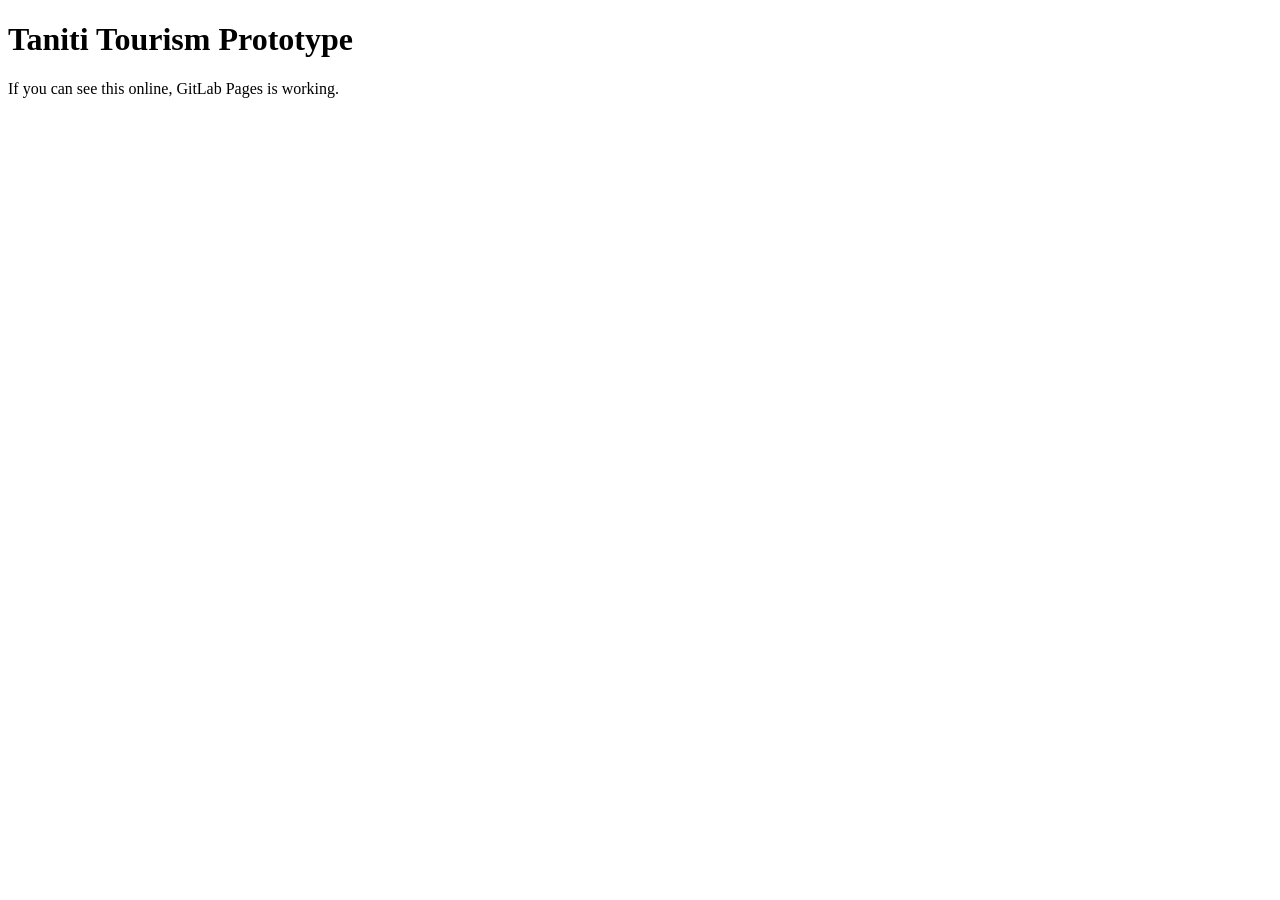
==== public/index.html @ dc9b3d53 "feat: Initial project setup with GitLab Pages configuration" ====
<!doctype html>
<html lang="en">
<head>
  <meta charset="utf-8">
  <meta name="viewport" content="width=device-width, initial-scale=1">
  <title>Taniti UX Design Prototype</title>
</head>
<body>
  <h1>Taniti Tourism Prototype</h1>
  <p>If you can see this online, GitLab Pages is working.</p>
</body>
</html>
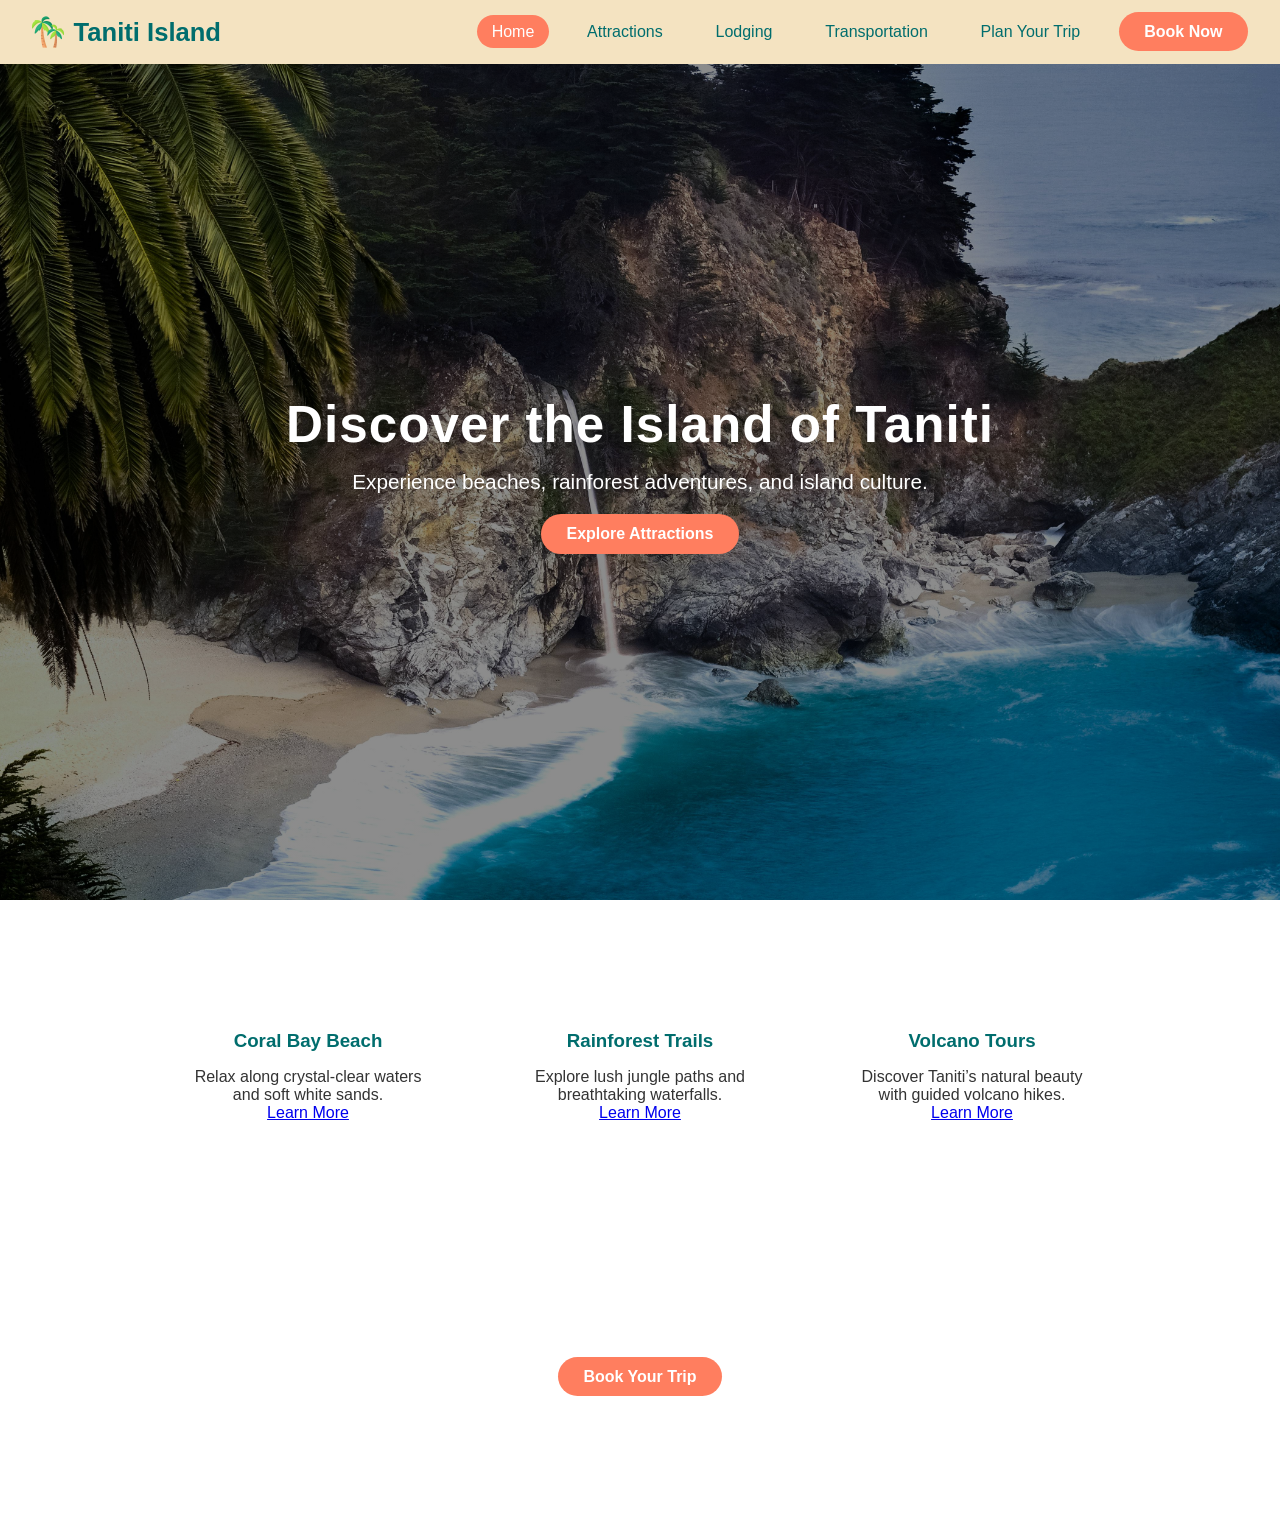
==== commit 2a967ddc: "feat: implement homepage structure, themed styling, and responsive navigation" ====
--- a/public/index.html
+++ b/public/index.html
@@ -1,12 +1,79 @@
-<!doctype html>
+<!DOCTYPE html>
 <html lang="en">
-<head>
-  <meta charset="utf-8">
-  <meta name="viewport" content="width=device-width, initial-scale=1">
-  <title>Taniti UX Design Prototype</title>
-</head>
-<body>
-  <h1>Taniti Tourism Prototype</h1>
-  <p>If you can see this online, GitLab Pages is working.</p>
-</body>
+  <head>
+    <meta charset="UTF-8" />
+    <meta name="viewport" content="width=device-width, initial-scale=1.0" />
+    <title>Taniti Tourism</title>
+
+    <link rel="icon" type="image/png" href="favicon.png" />
+    <link rel="stylesheet" href="css/styles.css" />
+  </head>
+
+  <body>
+    <!-- Sticky site navigation -->
+    <header>
+      <div class="logo">
+        <img src="favicon.png" alt="Taniti logo" />
+        <span>Taniti Island</span>
+      </div>
+
+      <nav aria-label="Primary">
+        <ul>
+          <li><a class="active" href="index.html">Home</a></li>
+          <li><a href="attractions.html">Attractions</a></li>
+          <li><a href="lodging.html">Lodging</a></li>
+          <li><a href="transportation.html">Transportation</a></li>
+          <li><a href="plan.html">Plan Your Trip</a></li>
+          <li><a class="btn-primary" href="book.html">Book Now</a></li>
+        </ul>
+      </nav>
+    </header>
+
+    <main>
+      <!-- Hero message + primary CTA -->
+      <section class="hero">
+        <div class="hero-content">
+          <h1>Discover the Island of Taniti</h1>
+          <p>Experience beaches, rainforest adventures, and island culture.</p>
+          <a class="btn-primary large" href="attractions.html">Explore Attractions</a>
+        </div>
+      </section>
+
+      <!-- Featured highlights -->
+      <section class="highlights" aria-labelledby="highlights-title">
+        <h2 id="highlights-title">Island Highlights</h2>
+
+        <div class="card-container">
+          <article class="card">
+            <h3>Coral Bay Beach</h3>
+            <p>Relax along crystal-clear waters and soft white sands.</p>
+            <a class="btn-secondary" href="attractions.html">Learn More</a>
+          </article>
+
+          <article class="card">
+            <h3>Rainforest Trails</h3>
+            <p>Explore lush jungle paths and breathtaking waterfalls.</p>
+            <a class="btn-secondary" href="attractions.html">Learn More</a>
+          </article>
+
+          <article class="card">
+            <h3>Volcano Tours</h3>
+            <p>Discover Taniti’s natural beauty with guided volcano hikes.</p>
+            <a class="btn-secondary" href="attractions.html">Learn More</a>
+          </article>
+        </div>
+      </section>
+
+      <!-- Conversion CTA -->
+      <section class="cta">
+        <h2>Ready to Visit Taniti?</h2>
+        <p>Book your island experience today.</p>
+        <a class="btn-primary large" href="book.html">Book Your Trip</a>
+      </section>
+    </main>
+
+    <footer>
+      <p>&copy; 2026 Taniti Tourism Board</p>
+    </footer>
+  </body>
 </html>
--- a/public/css/styles.css
+++ b/public/css/styles.css
@@ -0,0 +1,236 @@
+/* =========================
+   Base reset + theme tokens
+   ========================= */
+* {
+    margin: 0;
+    padding: 0;
+    box-sizing: border-box;
+    font-family: "Segoe UI", sans-serif;
+}
+
+:root {
+    --ocean: #008C8C;
+    --deep-ocean: #006D6D;
+    --sand: #F4E3C1;
+    --palm: #2E7D32;
+    --sunset: #FF7E5F;
+    --white: #ffffff;
+    --dark: #333333;
+}
+
+/* Page background (fixed island image + overlay for readability) */
+body {
+    background:
+        linear-gradient(rgba(0, 0, 0, 0.45), rgba(0, 0, 0, 0.45)),
+        url("../images/taniti-background.jpg");
+    background-size: cover;
+    background-position: center;
+    background-repeat: no-repeat;
+    background-attachment: fixed;
+
+    color: var(--dark);
+}
+
+/* =========================
+   Header + navigation
+   ========================= */
+header {
+    position: sticky;
+    top: 0;
+    z-index: 1000;
+
+    background: var(--sand);
+    padding: 1rem 2rem;
+
+    display: flex;
+    justify-content: space-between;
+    align-items: center;
+}
+
+/* Brand */
+.logo {
+    display: flex;
+    align-items: center;
+    gap: 0.6rem;
+
+    font-size: 1.6rem;
+    font-weight: bold;
+    color: var(--deep-ocean);
+}
+
+.logo img {
+    width: 32px;
+    height: 32px;
+}
+
+/* Nav links */
+nav ul {
+    list-style: none;
+    display: flex;
+    align-items: center;
+    gap: 1.5rem;
+}
+
+nav a {
+    text-decoration: none;
+    color: var(--deep-ocean);
+    font-weight: 500;
+
+    padding: 0.5rem 0.9rem;
+    border-radius: 25px;
+
+    transition: all 0.3s ease;
+}
+
+nav a:hover {
+    background-color: var(--ocean);
+    color: var(--white);
+}
+
+nav a.active {
+    background-color: var(--sunset);
+    color: var(--white);
+}
+
+/* =========================
+   Sections
+   ========================= */
+
+/* Hero */
+.hero {
+    height: 90vh;
+    padding: 2rem;
+
+    display: flex;
+    align-items: center;
+    justify-content: center;
+
+    text-align: center;
+    color: var(--white);
+}
+
+.hero h1 {
+    font-size: 3.2rem;
+    letter-spacing: 1px;
+    margin-bottom: 1rem;
+}
+
+.hero p {
+    font-size: 1.3rem;
+    margin-bottom: 2rem;
+}
+
+/* Highlights */
+.highlights {
+    padding: 4rem 2rem;
+    text-align: center;
+    background: transparent;
+}
+
+.highlights h2 {
+    color: var(--white);
+    margin-bottom: 2rem;
+}
+
+.card-container {
+    display: flex;
+    justify-content: center;
+    flex-wrap: wrap;
+    gap: 2rem;
+}
+
+.card {
+    width: 300px;
+    padding: 2rem;
+
+    background: rgba(255, 255, 255, 0.85);
+    border-radius: 12px;
+
+    transition: transform 0.3s ease;
+}
+
+.card:hover {
+    transform: translateY(-8px);
+}
+
+.card h3 {
+    color: var(--deep-ocean);
+    margin-bottom: 1rem;
+}
+
+.card p {
+    color: var(--dark);
+}
+
+/* CTA */
+.cta {
+    padding: 4rem 2rem;
+    text-align: center;
+    color: var(--white);
+}
+
+.cta h2 {
+    margin-bottom: 1rem;
+}
+
+.cta p {
+    margin-bottom: 1.5rem;
+}
+
+/* =========================
+   Buttons
+   ========================= */
+.btn-primary {
+    background: var(--sunset);
+    color: var(--white);
+
+    padding: 0.7rem 1.6rem;
+    border-radius: 30px;
+
+    text-decoration: none;
+    font-weight: 600;
+
+    transition: background 0.3s ease;
+}
+
+.btn-primary:hover {
+    background: #e86445;
+}
+
+/* =========================
+   Footer
+   ========================= */
+footer {
+    text-align: center;
+    color: var(--white);
+
+    padding: 1.5rem;
+    font-size: 0.9rem;
+
+    background: rgba(255, 255, 255, 0.15);
+    backdrop-filter: blur(8px);
+}
+
+/* =========================
+   Mobile layout
+   ========================= */
+@media (max-width: 768px) {
+    header {
+        flex-direction: column;
+    }
+
+    nav ul {
+        flex-direction: column;
+        gap: 1rem;
+        margin-top: 1rem;
+    }
+
+    .hero h1 {
+        font-size: 2rem;
+    }
+
+    .card-container {
+        flex-direction: column;
+        align-items: center;
+    }
+}
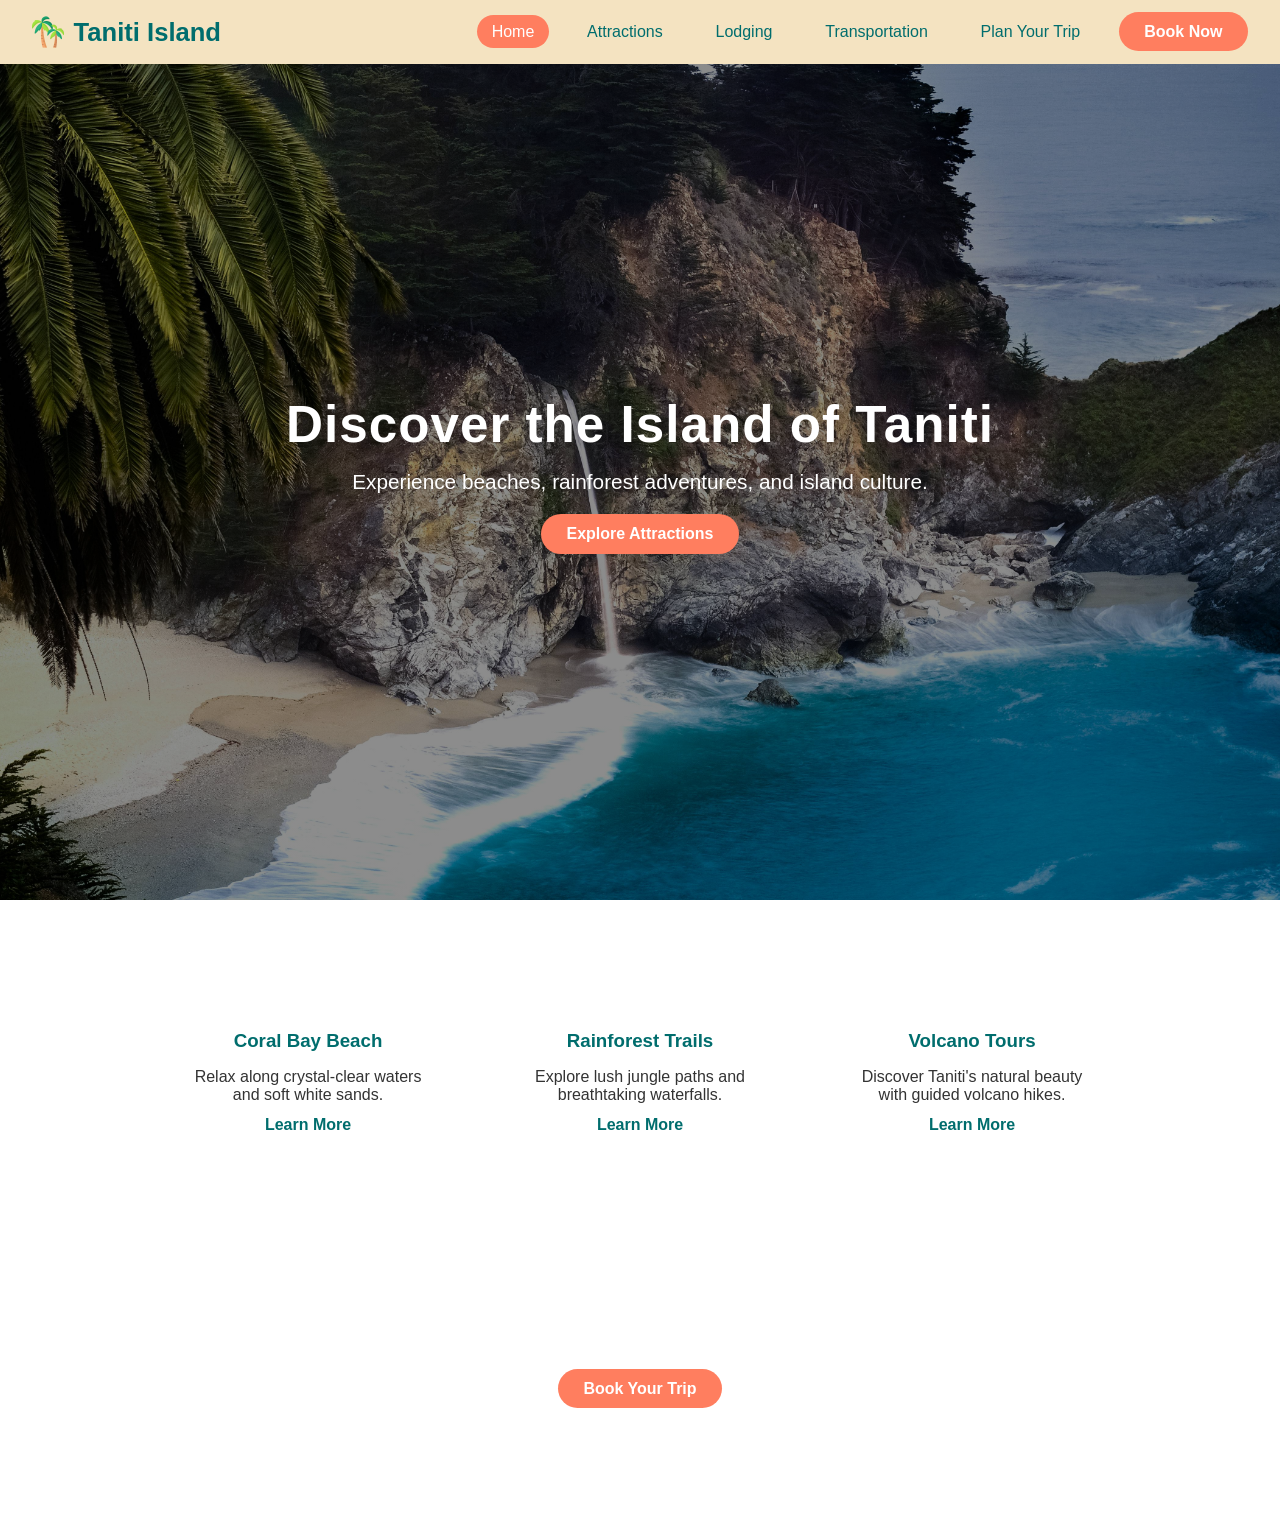
==== commit 97f49a1d: "feat: add lodging page with sections and update layout styling" ====
--- a/public/index.html
+++ b/public/index.html
@@ -1,79 +1,78 @@
-<!DOCTYPE html>
-<html lang="en">
+  <!DOCTYPE html>
+  <html lang="en">
   <head>
-    <meta charset="UTF-8" />
-    <meta name="viewport" content="width=device-width, initial-scale=1.0" />
-    <title>Taniti Tourism</title>
+      <meta charset="UTF-8">
+      <title>Taniti Tourism</title>
+      <meta name="viewport" content="width=device-width, initial-scale=1.0">
+      <link rel="icon" type="image/png" href="favicon.png">
+      <link rel="stylesheet" href="css/styles.css">
+  </head>
+  <body>
 
-    <link rel="icon" type="image/png" href="favicon.png" />
-    <link rel="stylesheet" href="css/styles.css" />
-  </head>
+      <!-- Sticky Header Navigation -->
+      <header>
+        <div class="logo">
+          <img src="favicon.png" alt="Taniti logo">
+          <span>Taniti Island</span>
+        </div>
 
-  <body>
-    <!-- Sticky site navigation -->
-    <header>
-      <div class="logo">
-        <img src="favicon.png" alt="Taniti logo" />
-        <span>Taniti Island</span>
-      </div>
+          <nav>
+              <ul>
+                  <li><a class="active" href="index.html">Home</a></li>
+                  <li><a href="attractions.html">Attractions</a></li>
+                  <li><a href="#">Lodging</a></li>
+                  <li><a href="#">Transportation</a></li>
+                  <li><a href="#">Plan Your Trip</a></li>
+                  <li><a class="btn-primary" href="#">Book Now</a></li>
+              </ul>
+          </nav>
+      </header>
 
-      <nav aria-label="Primary">
-        <ul>
-          <li><a class="active" href="index.html">Home</a></li>
-          <li><a href="attractions.html">Attractions</a></li>
-          <li><a href="lodging.html">Lodging</a></li>
-          <li><a href="transportation.html">Transportation</a></li>
-          <li><a href="plan.html">Plan Your Trip</a></li>
-          <li><a class="btn-primary" href="book.html">Book Now</a></li>
-        </ul>
-      </nav>
-    </header>
-
-    <main>
-      <!-- Hero message + primary CTA -->
+      <!-- Hero Section -->
       <section class="hero">
-        <div class="hero-content">
-          <h1>Discover the Island of Taniti</h1>
-          <p>Experience beaches, rainforest adventures, and island culture.</p>
-          <a class="btn-primary large" href="attractions.html">Explore Attractions</a>
-        </div>
+          <div class="hero-content">
+              <h1>Discover the Island of Taniti</h1>
+              <p>Experience beaches, rainforest adventures, and island culture.</p>
+              <a href="attractions.html" class="btn-primary large">Explore Attractions</a>
+          </div>
       </section>
 
-      <!-- Featured highlights -->
-      <section class="highlights" aria-labelledby="highlights-title">
-        <h2 id="highlights-title">Island Highlights</h2>
+      <!-- Highlights Section -->
+      <section class="highlights">
+          <h2>Island Highlights</h2>
 
-        <div class="card-container">
-          <article class="card">
-            <h3>Coral Bay Beach</h3>
-            <p>Relax along crystal-clear waters and soft white sands.</p>
-            <a class="btn-secondary" href="attractions.html">Learn More</a>
-          </article>
+          <div class="card-container">
+              <div class="card">
+                  <h3>Coral Bay Beach</h3>
+                  <p>Relax along crystal-clear waters and soft white sands.</p>
+                  <a href="attractions.html#coral-bay" class="btn-secondary">Learn More</a>
+              </div>
 
-          <article class="card">
-            <h3>Rainforest Trails</h3>
-            <p>Explore lush jungle paths and breathtaking waterfalls.</p>
-            <a class="btn-secondary" href="attractions.html">Learn More</a>
-          </article>
+              <div class="card">
+                  <h3>Rainforest Trails</h3>
+                  <p>Explore lush jungle paths and breathtaking waterfalls.</p>
+                  <a href="attractions.html#rainforest-trails" class="btn-secondary">Learn More</a>
+              </div>
 
-          <article class="card">
-            <h3>Volcano Tours</h3>
-            <p>Discover Taniti’s natural beauty with guided volcano hikes.</p>
-            <a class="btn-secondary" href="attractions.html">Learn More</a>
-          </article>
-        </div>
+              <div class="card">
+                  <h3>Volcano Tours</h3>
+                  <p>Discover Taniti's natural beauty with guided volcano hikes.</p>
+                  <a href="attractions.html#volcano-tours" class="btn-secondary">Learn More</a>
+              </div>
+          </div>
       </section>
 
-      <!-- Conversion CTA -->
+      <!-- Call to Action Section -->
       <section class="cta">
-        <h2>Ready to Visit Taniti?</h2>
-        <p>Book your island experience today.</p>
-        <a class="btn-primary large" href="book.html">Book Your Trip</a>
+          <h2>Ready to Visit Taniti?</h2>
+          <p>Book your island experience today.</p>
+          <a href="#" class="btn-primary large">Book Your Trip</a>
       </section>
-    </main>
 
-    <footer>
-      <p>&copy; 2026 Taniti Tourism Board</p>
-    </footer>
+      <!-- Footer -->
+      <footer>
+          <p>&copy; 2026 Taniti Tourism Board</p>
+      </footer>
+
   </body>
-</html>+  </html>
--- a/public/css/styles.css
+++ b/public/css/styles.css
@@ -63,6 +63,15 @@
     height: 32px;
 }
 
+/* Keep logo clean when it’s a link */
+.logo a {
+    display: flex;
+    align-items: center;
+    gap: 0.6rem;
+    text-decoration: none;
+    color: inherit;
+}
+
 /* Nav links */
 nav ul {
     list-style: none;
@@ -139,18 +148,41 @@
     gap: 2rem;
 }
 
+/* Card base */
 .card {
     width: 300px;
-    padding: 2rem;
-
     background: rgba(255, 255, 255, 0.85);
     border-radius: 12px;
+    overflow: hidden;
+    padding: 2rem;
 
     transition: transform 0.3s ease;
 }
 
 .card:hover {
     transform: translateY(-8px);
+}
+
+/* Card image */
+.card img {
+    width: 100%;
+    height: 180px;
+    object-fit: cover;
+    display: block;
+    transition: transform 0.4s ease;
+    margin-bottom: 1rem;;
+}
+
+.card:hover img {
+    transform: scale(1.05);
+}
+
+/* Card content wrapper (use this when cards include images) */
+.card-content {
+    display: flex;
+    flex-direction: column;
+    gap: 1.25rem; /* space between title, text, link */
+    text-align: center;
 }
 
 .card h3 {
@@ -162,6 +194,18 @@
     color: var(--dark);
 }
 
+/* Space before primary button (used in overview cards) */
+.card .btn-primary {
+    display: inline-block;
+    margin-top: 1.5rem;
+}
+
+/* Space before secondary links (used in beach cards) */
+.card-content .btn-secondary {
+    display: inline-block;
+    margin-top: 1.2rem;
+}
+
 /* CTA */
 .cta {
     padding: 4rem 2rem;
@@ -191,12 +235,33 @@
     font-weight: 600;
 
     transition: background 0.3s ease;
+
+    margin-top: 1.5rem;
 }
 
 .btn-primary:hover {
     background: #e86445;
 }
 
+/* Secondary link style (used on homepage cards and elsewhere) */
+.btn-secondary {
+    display: inline-block;
+    margin-top: 0.75rem; /* extra breathing room */
+    text-decoration: none;
+    font-weight: 700;
+    color: var(--deep-ocean);
+}
+
+.btn-secondary:hover {
+    text-decoration: underline;
+}
+
+/* Make button links behave consistently */
+.card a.btn-primary,
+.section-copy a.btn-primary {
+    display: inline-block;
+}
+
 /* =========================
    Footer
    ========================= */
@@ -209,6 +274,120 @@
 
     background: rgba(255, 255, 255, 0.15);
     backdrop-filter: blur(8px);
+}
+
+/* ===== Page helpers ===== */
+.page {
+    padding: 2rem 0 3rem;
+}
+
+.page-hero {
+    text-align: center;
+    padding: 4rem 2rem 2rem;
+    color: var(--white);
+
+    display: flex;
+    flex-direction: column;
+    align-items: center;
+    gap: 1.5rem;
+}
+
+.page-hero h1 {
+    font-size: 2.6rem;
+    margin-bottom: 0.6rem;
+}
+
+.page-hero p {
+    font-size: 1.1rem;
+    max-width: 800px;
+    margin: 0 auto;
+    opacity: 0.95;
+}
+
+/* Sections */
+.section {
+    padding: 3rem 2rem;
+}
+
+.section h2 {
+    color: var(--white);
+    margin-bottom: 1.5rem;
+}
+
+/* Prevent sticky header covering anchor targets */
+.anchor-offset {
+    scroll-margin-top: 110px;
+}
+
+/* Section header row */
+.section-header {
+    display: flex;
+    justify-content: space-between;
+    align-items: baseline;
+    gap: 1rem;
+    margin-bottom: 1.5rem;
+}
+
+.back-to-top {
+    color: var(--white);
+    text-decoration: none;
+    opacity: 0.9;
+}
+
+.back-to-top:hover {
+    opacity: 1;
+    text-decoration: underline;
+}
+
+/* 2-column layout for media + text */
+.grid-2 {
+    display: grid;
+    grid-template-columns: 1fr 1fr;
+    gap: 2rem;
+    align-items: start;
+    margin-bottom: 2rem;
+}
+
+/* Placeholder blocks for images */
+.media-placeholder {
+    min-height: 260px;
+    border-radius: 12px;
+    background: rgba(255, 255, 255, 0.18);
+    backdrop-filter: blur(8px);
+    display: grid;
+    place-items: center;
+    color: var(--white);
+    text-align: center;
+    padding: 1rem;
+}
+
+.media {
+    border-radius: 12px;
+    overflow: hidden;
+}
+
+.media img {
+    width: 100%;
+    height: 320px;
+    object-fit: cover;
+    display: block;
+}
+
+.section-copy {
+    color: var(--white);
+}
+
+.section-copy p {
+    line-height: 1.6;
+}
+
+.bullets {
+    margin: 1rem 0 1.5rem;
+    padding-left: 1.2rem;
+}
+
+.bullets li {
+    margin-bottom: 0.4rem;
 }
 
 /* =========================
@@ -233,4 +412,8 @@
         flex-direction: column;
         align-items: center;
     }
+
+    .grid-2 {
+        grid-template-columns: 1fr;
+    }
 }
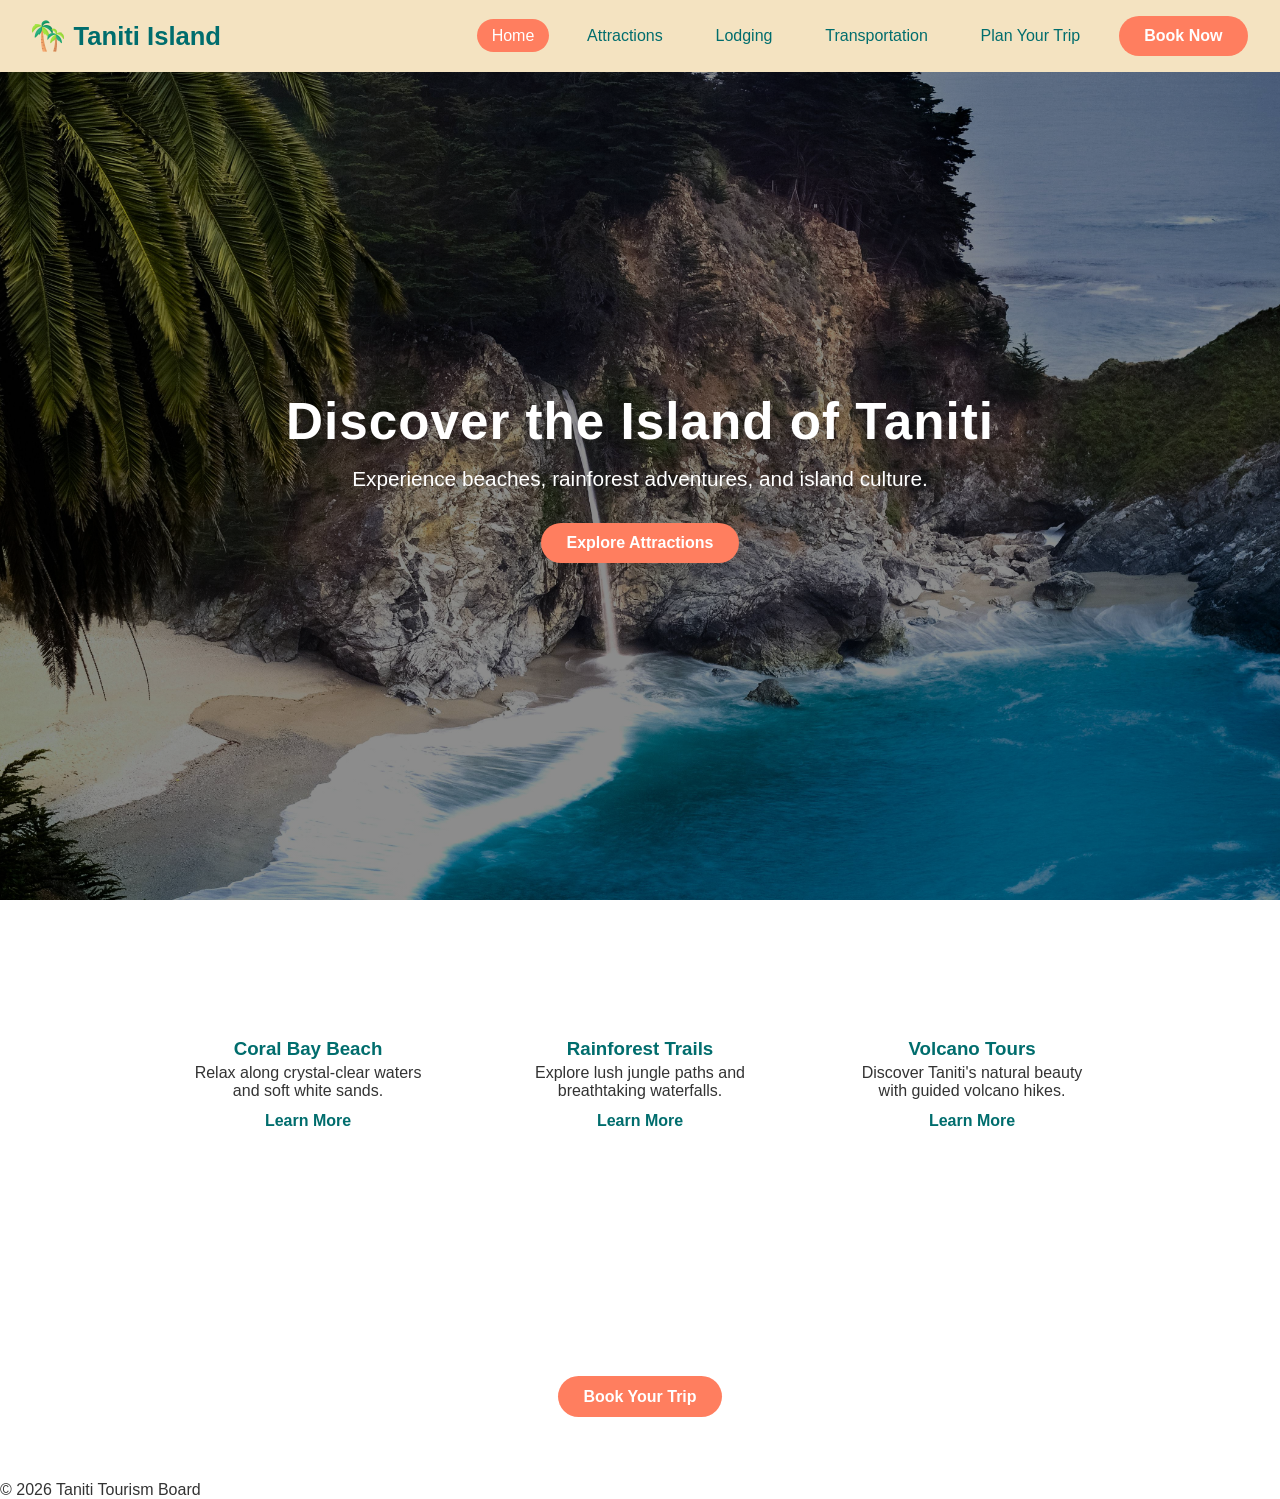
==== commit f1133d1b: "refactor: project cleanup, link fixes, layout polish, and form improvements" ====
--- a/public/index.html
+++ b/public/index.html
@@ -1,78 +1,82 @@
-  <!DOCTYPE html>
-  <html lang="en">
-  <head>
-      <meta charset="UTF-8">
-      <title>Taniti Tourism</title>
-      <meta name="viewport" content="width=device-width, initial-scale=1.0">
-      <link rel="icon" type="image/png" href="favicon.png">
-      <link rel="stylesheet" href="css/styles.css">
-  </head>
-  <body>
+<!DOCTYPE html>
+<html lang="en">
+<head>
+  <meta charset="UTF-8" />
+  <title>Taniti Tourism</title>
+  <meta name="viewport" content="width=device-width, initial-scale=1.0" />
+  <link rel="icon" type="image/png" href="favicon.png" />
+  <link rel="stylesheet" href="css/styles.css" />
+</head>
 
-      <!-- Sticky Header Navigation -->
-      <header>
-        <div class="logo">
-          <img src="favicon.png" alt="Taniti logo">
-          <span>Taniti Island</span>
-        </div>
+<body>
+  <div id="top"></div>
 
-          <nav>
-              <ul>
-                  <li><a class="active" href="index.html">Home</a></li>
-                  <li><a href="attractions.html">Attractions</a></li>
-                  <li><a href="#">Lodging</a></li>
-                  <li><a href="#">Transportation</a></li>
-                  <li><a href="#">Plan Your Trip</a></li>
-                  <li><a class="btn-primary" href="#">Book Now</a></li>
-              </ul>
-          </nav>
-      </header>
+  <!-- Global navigation -->
+  <header>
+    <div class="logo">
+      <a href="index.html">
+        <img src="favicon.png" alt="Taniti logo" />
+        <span>Taniti Island</span>
+      </a>
+    </div>
 
-      <!-- Hero Section -->
-      <section class="hero">
-          <div class="hero-content">
-              <h1>Discover the Island of Taniti</h1>
-              <p>Experience beaches, rainforest adventures, and island culture.</p>
-              <a href="attractions.html" class="btn-primary large">Explore Attractions</a>
-          </div>
-      </section>
+    <nav aria-label="Primary">
+      <ul>
+        <li><a class="active" href="index.html">Home</a></li>
+        <li><a href="attractions.html">Attractions</a></li>
+        <li><a href="lodging.html">Lodging</a></li>
+        <li><a href="transportation.html">Transportation</a></li>
+        <li><a href="plan.html">Plan Your Trip</a></li>
+        <li><a class="btn-primary" href="book.html">Book Now</a></li>
+      </ul>
+    </nav>
+  </header>
 
-      <!-- Highlights Section -->
-      <section class="highlights">
-          <h2>Island Highlights</h2>
+  <main>
+    <!-- Hero -->
+    <section class="hero">
+      <div class="hero-content">
+        <h1>Discover the Island of Taniti</h1>
+        <p>Experience beaches, rainforest adventures, and island culture.</p>
+        <a class="btn-primary large" href="attractions.html">Explore Attractions</a>
+      </div>
+    </section>
 
-          <div class="card-container">
-              <div class="card">
-                  <h3>Coral Bay Beach</h3>
-                  <p>Relax along crystal-clear waters and soft white sands.</p>
-                  <a href="attractions.html#coral-bay" class="btn-secondary">Learn More</a>
-              </div>
+    <!-- Highlights -->
+    <section class="highlights" aria-labelledby="highlights-title">
+      <h2 id="highlights-title">Island Highlights</h2>
 
-              <div class="card">
-                  <h3>Rainforest Trails</h3>
-                  <p>Explore lush jungle paths and breathtaking waterfalls.</p>
-                  <a href="attractions.html#rainforest-trails" class="btn-secondary">Learn More</a>
-              </div>
+      <div class="card-container">
+        <article class="card">
+          <h3>Coral Bay Beach</h3>
+          <p>Relax along crystal-clear waters and soft white sands.</p>
+          <a class="btn-secondary" href="attractions.html#coral-bay">Learn More</a>
+        </article>
 
-              <div class="card">
-                  <h3>Volcano Tours</h3>
-                  <p>Discover Taniti's natural beauty with guided volcano hikes.</p>
-                  <a href="attractions.html#volcano-tours" class="btn-secondary">Learn More</a>
-              </div>
-          </div>
-      </section>
+        <article class="card">
+          <h3>Rainforest Trails</h3>
+          <p>Explore lush jungle paths and breathtaking waterfalls.</p>
+          <a class="btn-secondary" href="attractions.html#rainforest-trails">Learn More</a>
+        </article>
 
-      <!-- Call to Action Section -->
-      <section class="cta">
-          <h2>Ready to Visit Taniti?</h2>
-          <p>Book your island experience today.</p>
-          <a href="#" class="btn-primary large">Book Your Trip</a>
-      </section>
+        <article class="card">
+          <h3>Volcano Tours</h3>
+          <p>Discover Taniti's natural beauty with guided volcano hikes.</p>
+          <a class="btn-secondary" href="attractions.html#volcano-tours">Learn More</a>
+        </article>
+      </div>
+    </section>
 
-      <!-- Footer -->
-      <footer>
-          <p>&copy; 2026 Taniti Tourism Board</p>
-      </footer>
+    <!-- Primary call-to-action -->
+    <section class="cta">
+      <h2>Ready to Visit Taniti?</h2>
+      <p>Book your island experience today.</p>
+      <a class="btn-primary large" href="book.html">Book Your Trip</a>
+    </section>
+  </main>
 
-  </body>
-  </html>+  <footer>
+    <p>&copy; 2026 Taniti Tourism Board</p>
+  </footer>
+</body>
+</html>
--- a/public/css/styles.css
+++ b/public/css/styles.css
@@ -1,6 +1,7 @@
 /* =========================
-   Base reset + theme tokens
-   ========================= */
+   Reset + theme tokens
+   ========================= */
+
 * {
     margin: 0;
     padding: 0;
@@ -18,7 +19,10 @@
     --dark: #333333;
 }
 
-/* Page background (fixed island image + overlay for readability) */
+/* =========================
+   Global layout + background
+   ========================= */
+
 body {
     background:
         linear-gradient(rgba(0, 0, 0, 0.45), rgba(0, 0, 0, 0.45)),
@@ -27,13 +31,13 @@
     background-position: center;
     background-repeat: no-repeat;
     background-attachment: fixed;
-
     color: var(--dark);
 }
 
 /* =========================
    Header + navigation
    ========================= */
+
 header {
     position: sticky;
     top: 0;
@@ -48,13 +52,13 @@
 }
 
 /* Brand */
+
 .logo {
     display: flex;
     align-items: center;
     gap: 0.6rem;
-
     font-size: 1.6rem;
-    font-weight: bold;
+    font-weight: 700;
     color: var(--deep-ocean);
 }
 
@@ -63,7 +67,6 @@
     height: 32px;
 }
 
-/* Keep logo clean when it’s a link */
 .logo a {
     display: flex;
     align-items: center;
@@ -72,7 +75,8 @@
     color: inherit;
 }
 
-/* Nav links */
+/* Nav */
+
 nav ul {
     list-style: none;
     display: flex;
@@ -88,7 +92,7 @@
     padding: 0.5rem 0.9rem;
     border-radius: 25px;
 
-    transition: all 0.3s ease;
+    transition: background-color 0.3s ease, color 0.3s ease;
 }
 
 nav a:hover {
@@ -101,11 +105,31 @@
     color: var(--white);
 }
 
-/* =========================
-   Sections
-   ========================= */
-
-/* Hero */
+/* Nav CTA (Book Now) */
+nav ul li:last-child a {
+    background: var(--sunset);
+    color: var(--white);
+    font-weight: 700;
+}
+
+nav ul li:last-child a:hover {
+    background: #e86445;
+}
+
+/* Keyboard focus */
+a:focus-visible,
+button:focus-visible,
+input:focus-visible,
+select:focus-visible,
+textarea:focus-visible {
+    outline: 3px solid rgba(0, 140, 140, 0.55);
+    outline-offset: 3px;
+}
+
+/* =========================
+   Home hero
+   ========================= */
+
 .hero {
     height: 90vh;
     padding: 2rem;
@@ -129,7 +153,75 @@
     margin-bottom: 2rem;
 }
 
-/* Highlights */
+/* =========================
+   Shared page structure
+   ========================= */
+
+.page {
+    padding: 2rem 0 3rem;
+}
+
+.page-hero {
+    text-align: center;
+    padding: 4rem 2rem 2rem;
+    color: var(--white);
+
+    display: flex;
+    flex-direction: column;
+    align-items: center;
+    gap: 1.5rem;
+}
+
+.page-hero h1 {
+    font-size: 2.6rem;
+    margin-bottom: 0.6rem;
+}
+
+.page-hero p {
+    font-size: 1.1rem;
+    max-width: 800px;
+    margin: 0 auto;
+    opacity: 0.95;
+}
+
+.section {
+    padding: 3rem 2rem;
+}
+
+.section h2 {
+    color: var(--white);
+    margin-bottom: 1.5rem;
+}
+
+.anchor-offset {
+    scroll-margin-top: 110px;
+}
+
+/* Section header row */
+
+.section-header {
+    display: flex;
+    justify-content: space-between;
+    align-items: baseline;
+    gap: 1rem;
+    margin-bottom: 1.5rem;
+}
+
+.back-to-top {
+    color: var(--white);
+    text-decoration: none;
+    opacity: 0.9;
+}
+
+.back-to-top:hover {
+    opacity: 1;
+    text-decoration: underline;
+}
+
+/* =========================
+   Highlights + CTA bands
+   ========================= */
+
 .highlights {
     padding: 4rem 2rem;
     text-align: center;
@@ -141,6 +233,24 @@
     margin-bottom: 2rem;
 }
 
+.cta {
+    padding: 4rem 2rem;
+    text-align: center;
+    color: var(--white);
+}
+
+.cta h2 {
+    margin-bottom: 1rem;
+}
+
+.cta p {
+    margin-bottom: 1.5rem;
+}
+
+/* =========================
+   Cards
+   ========================= */
+
 .card-container {
     display: flex;
     justify-content: center;
@@ -148,14 +258,12 @@
     gap: 2rem;
 }
 
-/* Card base */
+/* Base card */
 .card {
     width: 300px;
     background: rgba(255, 255, 255, 0.85);
     border-radius: 12px;
     overflow: hidden;
-    padding: 2rem;
-
     transition: transform 0.3s ease;
 }
 
@@ -163,67 +271,46 @@
     transform: translateY(-8px);
 }
 
-/* Card image */
+/* Cards without images (home + overview cards) */
+.card:not(:has(img)) {
+    padding: 2rem;
+}
+
+/* Card images */
 .card img {
     width: 100%;
     height: 180px;
     object-fit: cover;
     display: block;
     transition: transform 0.4s ease;
-    margin-bottom: 1rem;;
 }
 
 .card:hover img {
     transform: scale(1.05);
 }
 
-/* Card content wrapper (use this when cards include images) */
+/* Card content */
 .card-content {
+    padding: 2rem;
     display: flex;
     flex-direction: column;
-    gap: 1.25rem; /* space between title, text, link */
+    gap: 1.25rem;
     text-align: center;
 }
 
 .card h3 {
     color: var(--deep-ocean);
-    margin-bottom: 1rem;
+    margin-bottom: 0.25rem;
 }
 
 .card p {
     color: var(--dark);
 }
 
-/* Space before primary button (used in overview cards) */
-.card .btn-primary {
-    display: inline-block;
-    margin-top: 1.5rem;
-}
-
-/* Space before secondary links (used in beach cards) */
-.card-content .btn-secondary {
-    display: inline-block;
-    margin-top: 1.2rem;
-}
-
-/* CTA */
-.cta {
-    padding: 4rem 2rem;
-    text-align: center;
-    color: var(--white);
-}
-
-.cta h2 {
-    margin-bottom: 1rem;
-}
-
-.cta p {
-    margin-bottom: 1.5rem;
-}
-
-/* =========================
-   Buttons
-   ========================= */
+/* =========================
+   Buttons + links
+   ========================= */
+
 .btn-primary {
     background: var(--sunset);
     color: var(--white);
@@ -235,18 +322,16 @@
     font-weight: 600;
 
     transition: background 0.3s ease;
-
-    margin-top: 1.5rem;
+    display: inline-block;
 }
 
 .btn-primary:hover {
     background: #e86445;
 }
 
-/* Secondary link style (used on homepage cards and elsewhere) */
 .btn-secondary {
     display: inline-block;
-    margin-top: 0.75rem; /* extra breathing room */
+    margin-top: 0.75rem;
     text-decoration: none;
     font-weight: 700;
     color: var(--deep-ocean);
@@ -256,90 +341,19 @@
     text-decoration: underline;
 }
 
-/* Make button links behave consistently */
-.card a.btn-primary,
-.section-copy a.btn-primary {
-    display: inline-block;
-}
-
-/* =========================
-   Footer
-   ========================= */
-footer {
-    text-align: center;
-    color: var(--white);
-
-    padding: 1.5rem;
-    font-size: 0.9rem;
-
-    background: rgba(255, 255, 255, 0.15);
-    backdrop-filter: blur(8px);
-}
-
-/* ===== Page helpers ===== */
-.page {
-    padding: 2rem 0 3rem;
-}
-
-.page-hero {
-    text-align: center;
-    padding: 4rem 2rem 2rem;
-    color: var(--white);
-
-    display: flex;
-    flex-direction: column;
-    align-items: center;
-    gap: 1.5rem;
-}
-
-.page-hero h1 {
-    font-size: 2.6rem;
-    margin-bottom: 0.6rem;
-}
-
-.page-hero p {
-    font-size: 1.1rem;
-    max-width: 800px;
-    margin: 0 auto;
-    opacity: 0.95;
-}
-
-/* Sections */
-.section {
-    padding: 3rem 2rem;
-}
-
-.section h2 {
-    color: var(--white);
-    margin-bottom: 1.5rem;
-}
-
-/* Prevent sticky header covering anchor targets */
-.anchor-offset {
-    scroll-margin-top: 110px;
-}
-
-/* Section header row */
-.section-header {
-    display: flex;
-    justify-content: space-between;
-    align-items: baseline;
-    gap: 1rem;
-    margin-bottom: 1.5rem;
-}
-
-.back-to-top {
-    color: var(--white);
-    text-decoration: none;
-    opacity: 0.9;
-}
-
-.back-to-top:hover {
-    opacity: 1;
-    text-decoration: underline;
-}
-
-/* 2-column layout for media + text */
+/* Spacing helpers for common patterns */
+.section-copy p + .btn-primary {
+    margin-top: 1rem;
+}
+
+.card-content .btn-primary {
+    margin-top: 0.25rem;
+}
+
+/* =========================
+   Two-column layout blocks
+   ========================= */
+
 .grid-2 {
     display: grid;
     grid-template-columns: 1fr 1fr;
@@ -348,19 +362,7 @@
     margin-bottom: 2rem;
 }
 
-/* Placeholder blocks for images */
-.media-placeholder {
-    min-height: 260px;
-    border-radius: 12px;
-    background: rgba(255, 255, 255, 0.18);
-    backdrop-filter: blur(8px);
-    display: grid;
-    place-items: center;
-    color: var(--white);
-    text-align: center;
-    padding: 1rem;
-}
-
+/* Media */
 .media {
     border-radius: 12px;
     overflow: hidden;
@@ -373,6 +375,7 @@
     display: block;
 }
 
+/* Text */
 .section-copy {
     color: var(--white);
 }
@@ -391,8 +394,175 @@
 }
 
 /* =========================
-   Mobile layout
-   ========================= */
+   Schedule table
+   ========================= */
+
+.schedule-table {
+    width: 100%;
+    margin: 1.5rem 0;
+    border-collapse: collapse;
+    background: rgba(255, 255, 255, 0.92);
+    border-radius: 12px;
+    overflow: hidden;
+    font-size: 0.95rem;
+}
+
+.schedule-table th,
+.schedule-table td {
+    padding: 0.75rem 1rem;
+    text-align: left;
+}
+
+.schedule-table thead {
+    background-color: var(--deep-ocean);
+    color: var(--white);
+}
+
+.schedule-table tbody {
+    color: var(--dark);
+}
+
+.schedule-table tbody tr:nth-child(even) {
+    background-color: rgba(0, 0, 0, 0.05);
+}
+
+.schedule-table tbody tr:hover {
+    background-color: rgba(0, 140, 140, 0.1);
+    transition: background 0.2s ease;
+}
+
+.schedule-note {
+    margin-top: 0.75rem;
+    font-size: 0.95rem;
+    color: var(--white);
+}
+
+/* =========================
+   Forms (Book Now)
+   ========================= */
+
+.form-card {
+    background: rgba(255, 255, 255, 0.88);
+    border-radius: 12px;
+    padding: 2rem;
+    overflow: hidden;
+}
+
+.form-row {
+    display: flex;
+    flex-direction: column;
+    gap: 0.4rem;
+    margin-bottom: 1.1rem;
+}
+
+.form-row label {
+    font-weight: 700;
+    color: var(--deep-ocean);
+}
+
+.form-row input,
+.form-row select,
+.form-row textarea {
+    padding: 0.75rem 0.9rem;
+    border-radius: 10px;
+    border: 1px solid rgba(0, 0, 0, 0.15);
+    outline: none;
+    font-size: 1rem;
+}
+
+.form-row input:focus,
+.form-row select:focus,
+.form-row textarea:focus {
+    border-color: var(--ocean);
+    box-shadow: 0 0 0 3px rgba(0, 140, 140, 0.18);
+}
+
+.field-hint {
+    font-size: 0.85rem;
+    color: rgba(0, 0, 0, 0.6);
+}
+
+.form-grid {
+    display: grid;
+    grid-template-columns: 1fr 1fr;
+    gap: 1rem;
+}
+
+.form-actions {
+    display: flex;
+    gap: 0.8rem;
+    align-items: center;
+    margin-top: 0.75rem;
+}
+
+.btn-ghost {
+    background: transparent;
+    border: 2px solid rgba(0, 0, 0, 0.2);
+    color: rgba(0, 0, 0, 0.75);
+    padding: 0.65rem 1.2rem;
+    border-radius: 30px;
+    font-weight: 700;
+    cursor: pointer;
+}
+
+.btn-ghost:hover {
+    border-color: var(--deep-ocean);
+    color: var(--deep-ocean);
+}
+
+.form-message {
+    margin-top: 1rem;
+    font-weight: 700;
+}
+
+.form-message.success {
+    color: #1f7a3a;
+}
+
+.form-message.error {
+    color: #b00020;
+}
+
+/* Book Now helper card */
+.form-card h2 {
+    color: var(--deep-ocean);
+    margin-bottom: 1rem;
+}
+
+.dark-bullets {
+    color: var(--dark);
+    margin-top: 0.5rem;
+}
+
+.helper-links {
+    margin-top: 1rem;
+    color: var(--dark);
+    font-weight: 600;
+}
+
+.helper-links a {
+    color: var(--deep-ocean);
+    text-decoration: none;
+    font-weight: 800;
+}
+
+.helper-links a:hover {
+    text-decoration: underline;
+}
+
+.prototype-note {
+    margin-top: 1.25rem;
+    padding-top: 1rem;
+    border-top: 1px solid rgba(0, 0, 0, 0.12);
+    color: rgba(0, 0, 0, 0.7);
+    font-size: 0.95rem;
+    font-style: italic;
+}
+
+/* =========================
+   Responsive
+   ========================= */
+
 @media (max-width: 768px) {
     header {
         flex-direction: column;
@@ -416,4 +586,8 @@
     .grid-2 {
         grid-template-columns: 1fr;
     }
+
+    .form-grid {
+        grid-template-columns: 1fr;
+    }
 }
